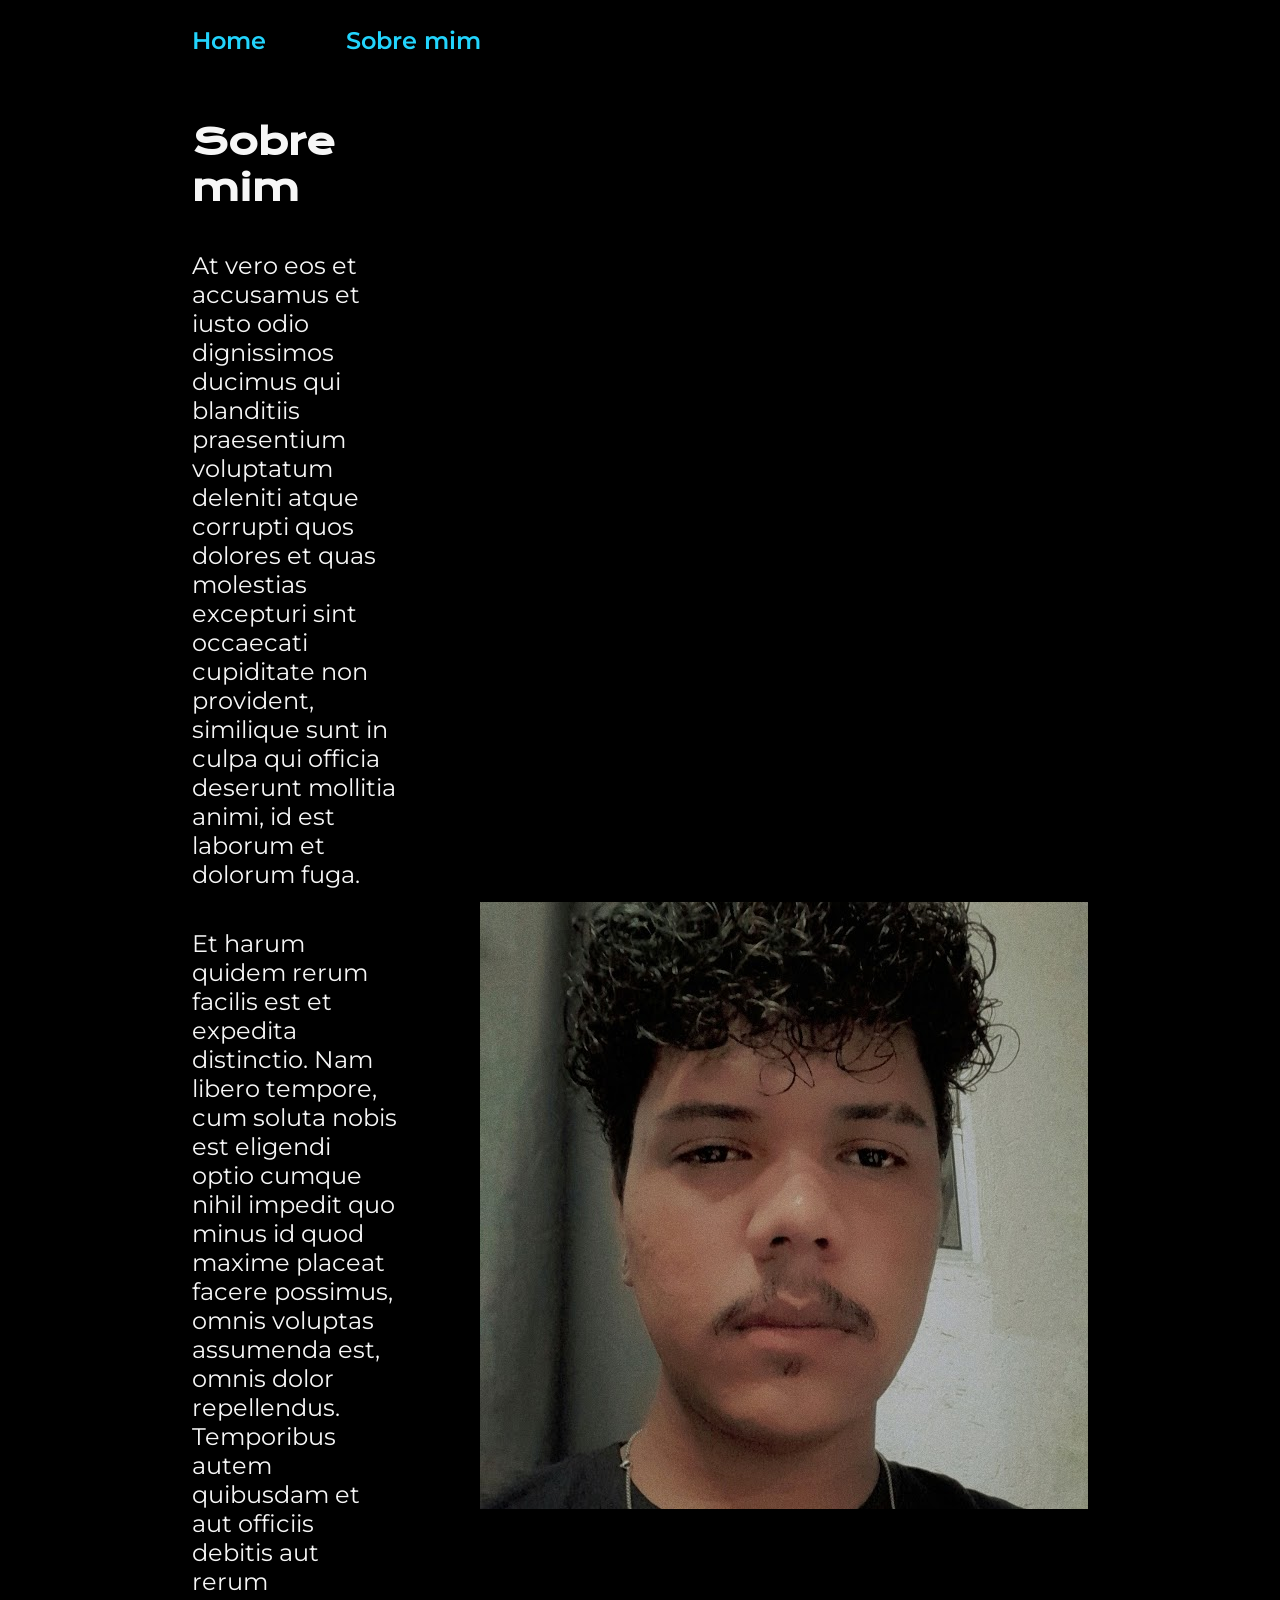
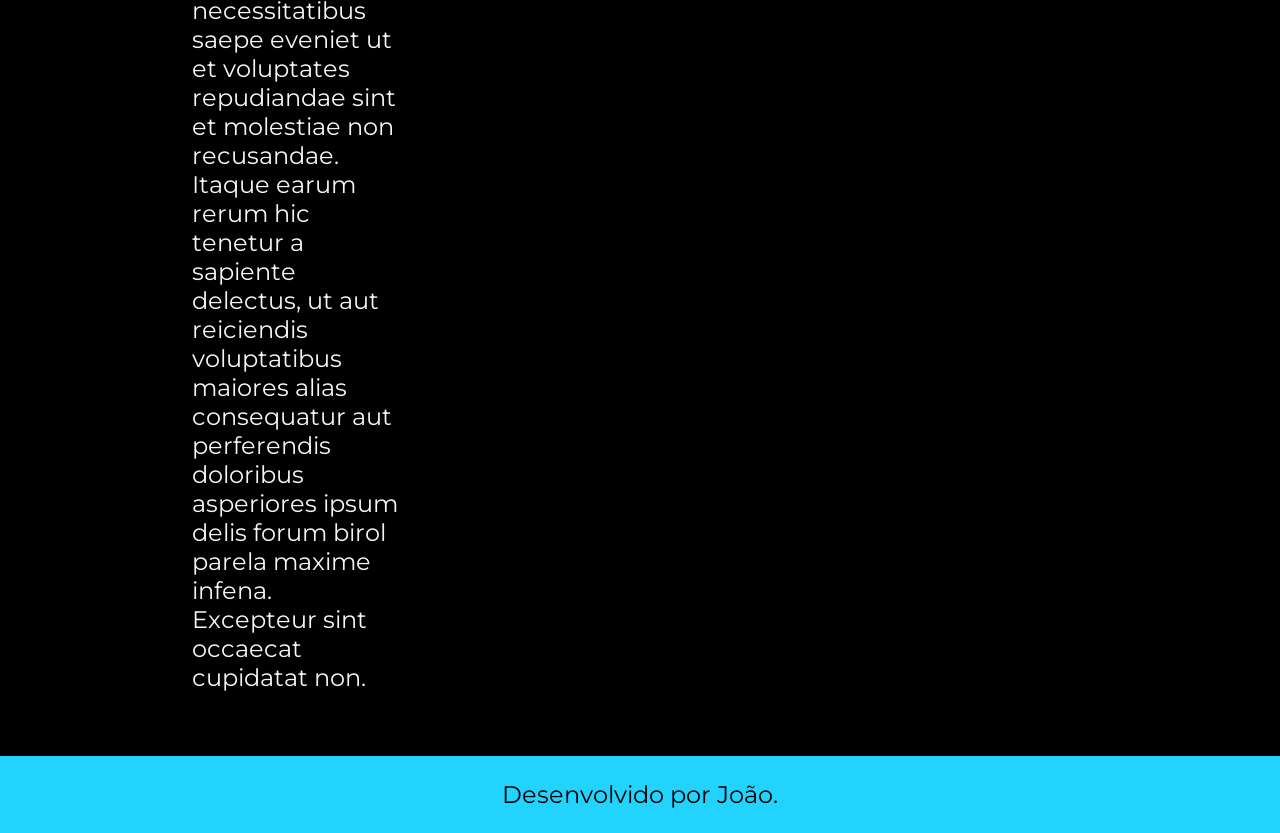
==== about.html @ b3d66b2e "Add files via upload" ====
<!DOCTYPE html>
<html lang="pt-br">
<head>
    <meta charset="UTF-8">
    <meta http-equiv="X-UA-Compatible" content="IE=edge">
    <meta name="viewport" content="width=device-width, initial-scale=1.0">
    <title>Sobre mim</title>
    <link rel="stylesheet" href="styles/style.css">
</head>
<body>
    <header class="cabecalho">
        <nav class="cabecalho__menu">
            <a class="cabecalho__menu__link" href="index.html">Home</a>
            <a class="cabecalho__menu__link" href="about.html">Sobre mim</a>
        </nav>
    </header>
    <main class="apresentacao">
        <section class="apresentacao__conteudo">
            <h1 class="apresentacao__conteudo__titulo">Sobre mim</h1>
            <p class="apresentacao__conteudo__texto">At vero eos et accusamus et iusto odio dignissimos ducimus qui blanditiis praesentium voluptatum deleniti atque corrupti quos dolores et quas molestias excepturi sint occaecati cupiditate non provident, similique sunt in culpa qui officia deserunt mollitia animi, id est laborum et dolorum fuga.</p>
            <p class="apresentacao__conteudo__texto">Et harum quidem rerum facilis est et expedita distinctio. Nam libero tempore, cum soluta nobis est eligendi optio cumque nihil impedit quo minus id quod maxime placeat facere possimus, omnis voluptas assumenda est, omnis dolor repellendus. Temporibus autem quibusdam et aut officiis debitis aut rerum necessitatibus saepe eveniet ut et voluptates repudiandae sint et molestiae non recusandae. Itaque earum rerum hic tenetur a sapiente delectus, ut aut reiciendis voluptatibus maiores alias consequatur aut perferendis doloribus asperiores ipsum delis forum birol parela maxime infena. Excepteur sint occaecat cupidatat non.</p>
        </section>
        <img src="./assets/Imagem.png" alt="Foto da João">
    </main>

    <footer class="rodape">
        <p>Desenvolvido por João.</p>
    </footer>
</body>
</html>
---- styles/style.css ----
@import url('https://fonts.googleapis.com/css2?family=Krona+One&family=Montserrat:wght@400;600&display=swap');

:root {
    --cor-primaria: #000000;
    --cor-secundaria: #F6F6F6;
    --cor-terciaria: #22D4FD;
    --cor-hover: #272727;

    --fonte-primaria: 'Krona One', sans-serif;
    --fonte-secundaria: 'Montserrat', sans-serif;
}
*{
    margin: 0;
    padding: 0;
}

body{
    box-sizing: border-box;
    background-color: var(--cor-primaria);
    color: var(--cor-secundaria);
}
.cabecalho {
    padding: 2% 0% 0% 15%;
}
.cabecalho__menu{
    display: flex;
    gap: 80px;
}
.cabecalho__menu__link{
    font-family: var(--fonte-secundaria);
    font-size: 24px;
    font-weight: 600;
    color: var(--cor-terciaria);
    text-decoration: none;
}
.apresentacao {
    padding: 5% 15%;
    display: flex;
    align-items: center;
    justify-content: space-between;
    gap: 82px;
}
.apresentacao__conteudo {
    width: 50%;
    display: flex;
    flex-direction: column;
    gap: 40px;
}

.apresentacao__conteudo__titulo {
    font-size: 2.25rem;
    font-family: var(--fonte-primaria);
}

.titulo-destaque{
    color: var(--cor-terciaria);
}
.apresentacao__conteudo__texto{
    font-size: 1.5rem;
    font-family: var(--fonte-secundaria);
}

.apresentacao__links{
    display: flex;
    flex-direction: column;
    justify-content: space-between;
    align-items: center;
    gap: 32px;
}
.apresentacao__links__subtitulo{
    font-family: var(--fonte-primaria);
    font-weight: 400;
    font-size: 1.5rem;
}
.apresentacao__links__navegacao{
    display: flex;
    justify-content: center;
    gap: 16px;
    border: 2px solid var(--cor-terciaria);
    width: 50%;
    text-align: center;
    border-radius: 8px;
    font-size: 1.5rem;
    font-weight: 600;
    padding: 21.5px 0;
    text-decoration: none;
    color: var(--cor-secundaria);
    font-family: var(--fonte-secundaria);
}
.apresentacao__links__link:hover{
    background-color: var(--cor-hover);
}

.apresentacao__imagem {
    width: 40%;
    max-width: 420px;
    border-radius: 16px;
    object-fit: cover;
    aspect-ratio: 3/4;
}
.rodape{
    color: var(--cor-primaria);
    background-color: var(--cor-terciaria);
    padding: 24px;
    text-align: center;
    font-family: var(--fonte-secundaria);
    font-size: 1.5rem;
    font-weight: 400;
}

@media (max-width: 1200px) {
    .cabecalho {
        padding: 10%;
    }

    .cabecalho__menu {
        justify-content: center;
    }

    .apresentacao {
        flex-direction: column-reverse;
        padding: 5%;
    }

    .apresentacao__conteudo {
        width: auto;
    }
}
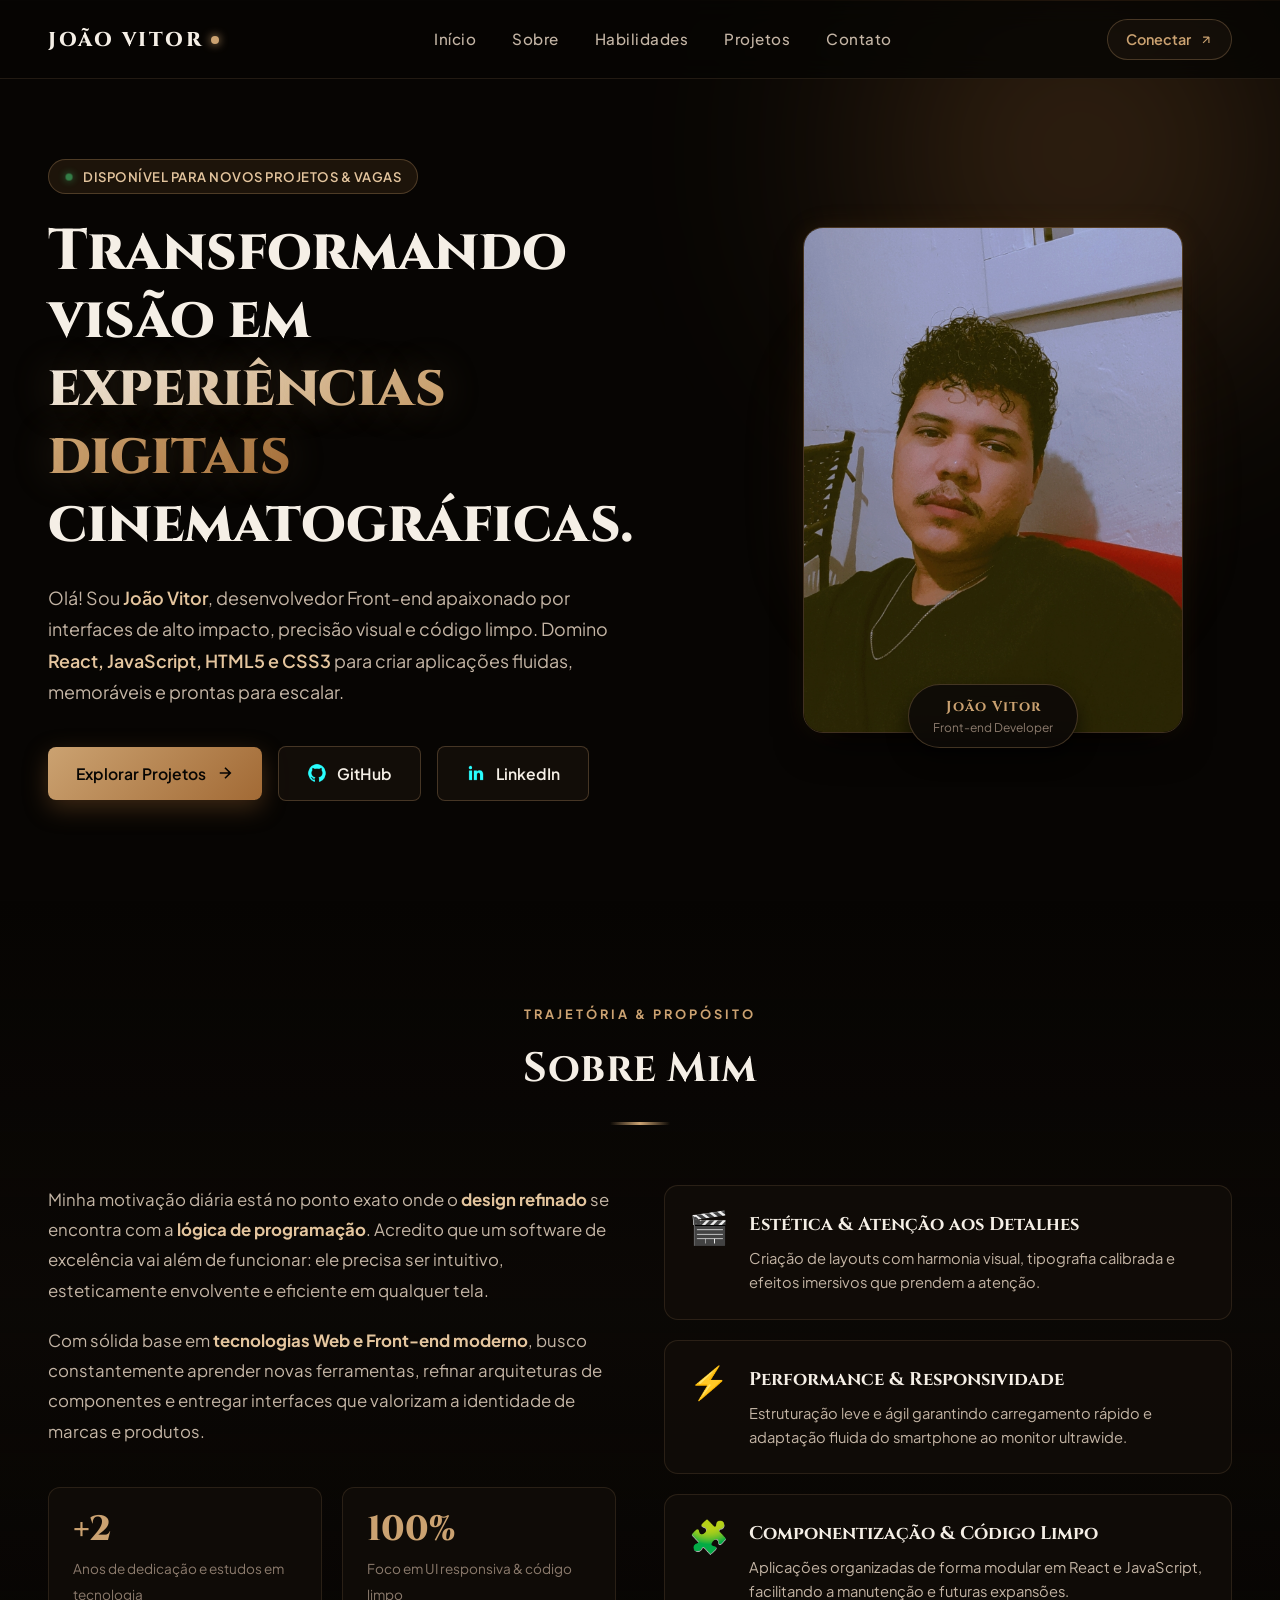
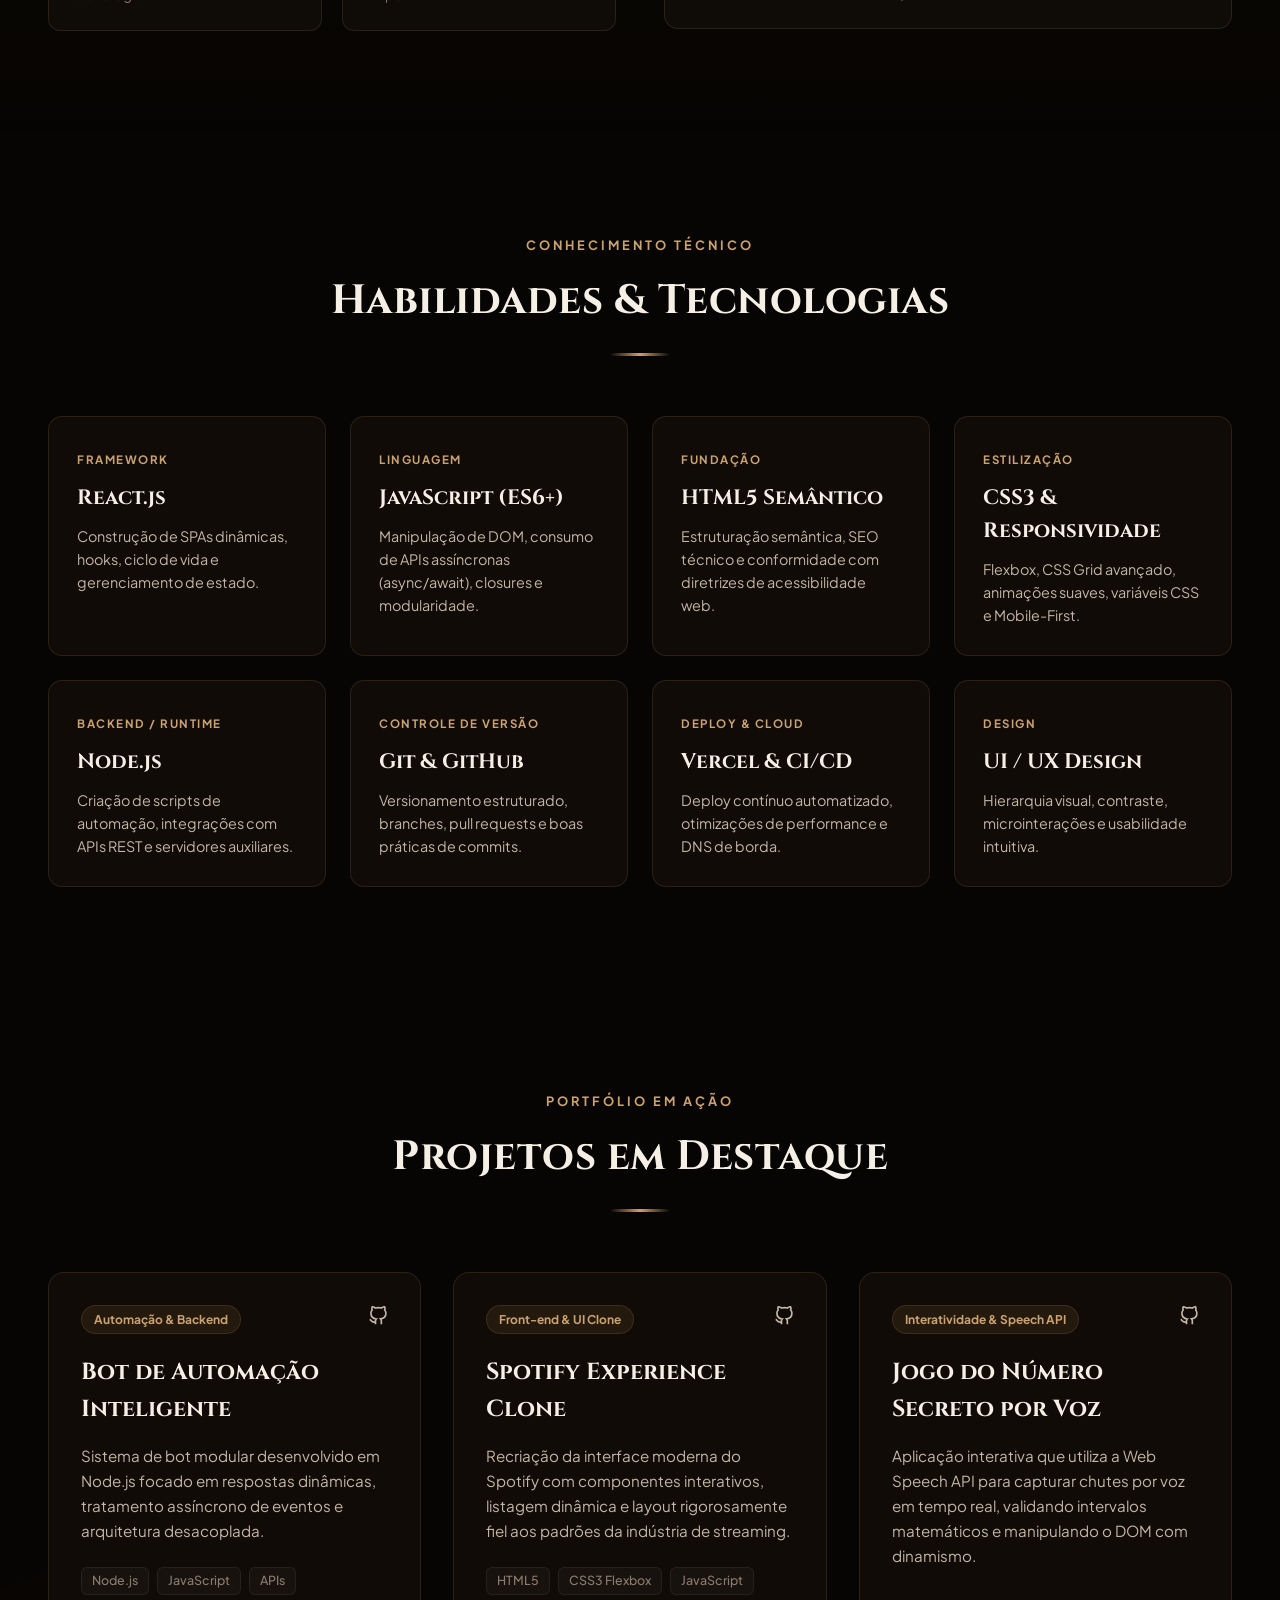
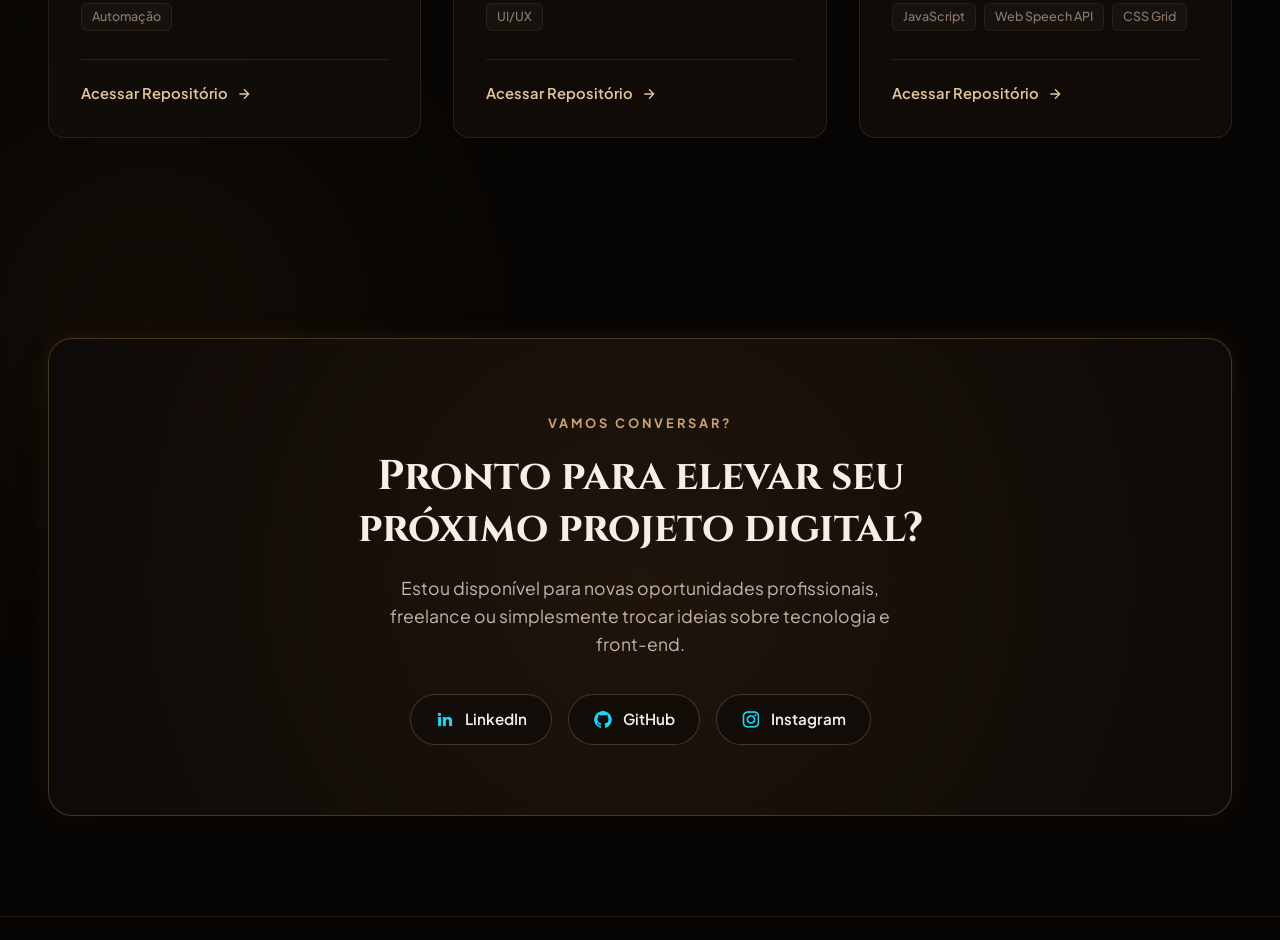
==== commit fc6e6f53: "feat: redesign cinematográfico baseado na paleta âmbar/noir com showcase de projetos" ====
--- a/about.html
+++ b/about.html
@@ -1,30 +1,16 @@
-<!DOCTYPE html>
-<html lang="pt-br">
-<head>
-    <meta charset="UTF-8">
-    <meta http-equiv="X-UA-Compatible" content="IE=edge">
-    <meta name="viewport" content="width=device-width, initial-scale=1.0">
-    <title>Sobre mim</title>
-    <link rel="stylesheet" href="styles/style.css">
-</head>
-<body>
-    <header class="cabecalho">
-        <nav class="cabecalho__menu">
-            <a class="cabecalho__menu__link" href="index.html">Home</a>
-            <a class="cabecalho__menu__link" href="about.html">Sobre mim</a>
-        </nav>
-    </header>
-    <main class="apresentacao">
-        <section class="apresentacao__conteudo">
-            <h1 class="apresentacao__conteudo__titulo">Sobre mim</h1>
-            <p class="apresentacao__conteudo__texto">At vero eos et accusamus et iusto odio dignissimos ducimus qui blanditiis praesentium voluptatum deleniti atque corrupti quos dolores et quas molestias excepturi sint occaecati cupiditate non provident, similique sunt in culpa qui officia deserunt mollitia animi, id est laborum et dolorum fuga.</p>
-            <p class="apresentacao__conteudo__texto">Et harum quidem rerum facilis est et expedita distinctio. Nam libero tempore, cum soluta nobis est eligendi optio cumque nihil impedit quo minus id quod maxime placeat facere possimus, omnis voluptas assumenda est, omnis dolor repellendus. Temporibus autem quibusdam et aut officiis debitis aut rerum necessitatibus saepe eveniet ut et voluptates repudiandae sint et molestiae non recusandae. Itaque earum rerum hic tenetur a sapiente delectus, ut aut reiciendis voluptatibus maiores alias consequatur aut perferendis doloribus asperiores ipsum delis forum birol parela maxime infena. Excepteur sint occaecat cupidatat non.</p>
-        </section>
-        <img src="./assets/Imagem.png" alt="Foto da João">
-    </main>
-
-    <footer class="rodape">
-        <p>Desenvolvido por João.</p>
-    </footer>
-</body>
-</html>+<!DOCTYPE html>
+<html lang="pt-br">
+<head>
+    <meta charset="UTF-8">
+    <meta http-equiv="refresh" content="0; url=index.html#sobre">
+    <meta name="viewport" content="width=device-width, initial-scale=1.0">
+    <title>Sobre Mim | João Vitor</title>
+    <link rel="stylesheet" href="./styles/style.css">
+</head>
+<body style="display: flex; justify-content: center; align-items: center; min-height: 100vh; text-align: center;">
+    <div>
+        <h1 style="font-family: var(--font-heading); color: var(--accent-gold); margin-bottom: 16px;">Redirecionando...</h1>
+        <p style="color: var(--text-secondary);"><a href="index.html#sobre" style="color: var(--accent-gold-light);">Clique aqui</a> caso não seja redirecionado automaticamente.</p>
+    </div>
+</body>
+</html>
--- a/styles/style.css
+++ b/styles/style.css
@@ -1,128 +1,938 @@
-@import url('https://fonts.googleapis.com/css2?family=Krona+One&family=Montserrat:wght@400;600&display=swap');
+/* ==========================================================================
+   PALETA CINEMATOGRÁFICA BASEADA NAS REFERÊNCIAS
+   Tons: Obsidian Noir (#070503), Espresso Deep (#0e0906), 
+         Warm Amber (#a26a35), Champagne Bronze (#cba271), Warm Ivory (#f5efe6)
+   ========================================================================== */
 
 :root {
-    --cor-primaria: #000000;
-    --cor-secundaria: #F6F6F6;
-    --cor-terciaria: #22D4FD;
-    --cor-hover: #272727;
-
-    --fonte-primaria: 'Krona One', sans-serif;
-    --fonte-secundaria: 'Montserrat', sans-serif;
-}
-*{
+    --bg-base: #070503;
+    --bg-surface: #0e0a07;
+    --bg-surface-elevated: #16100b;
+    --bg-card: rgba(18, 13, 9, 0.85);
+
+    --border-subtle: rgba(203, 162, 113, 0.14);
+    --border-medium: rgba(203, 162, 113, 0.28);
+    --border-glow: rgba(203, 162, 113, 0.55);
+
+    --accent-gold: #cba271;
+    --accent-gold-light: #e4c59e;
+    --accent-amber: #a26a35;
+    --accent-amber-glow: rgba(162, 106, 53, 0.35);
+
+    --text-primary: #f5efe6;
+    --text-secondary: #c4b5a5;
+    --text-muted: #8c7b6d;
+
+    --font-heading: 'Cinzel', serif;
+    --font-body: 'Plus Jakarta Sans', sans-serif;
+
+    --transition-smooth: all 0.35s cubic-bezier(0.16, 1, 0.3, 1);
+    --shadow-cinematic: 0 20px 40px -15px rgba(0, 0, 0, 0.8), 0 0 25px rgba(162, 106, 53, 0.15);
+}
+
+/* Reset Global */
+*, *::before, *::after {
     margin: 0;
     padding: 0;
-}
-
-body{
     box-sizing: border-box;
-    background-color: var(--cor-primaria);
-    color: var(--cor-secundaria);
-}
-.cabecalho {
-    padding: 2% 0% 0% 15%;
-}
-.cabecalho__menu{
-    display: flex;
-    gap: 80px;
-}
-.cabecalho__menu__link{
-    font-family: var(--fonte-secundaria);
-    font-size: 24px;
+}
+
+html {
+    scroll-behavior: smooth;
+    font-size: 16px;
+}
+
+body {
+    background-color: var(--bg-base);
+    color: var(--text-primary);
+    font-family: var(--font-body);
+    line-height: 1.6;
+    overflow-x: hidden;
+    position: relative;
+    -webkit-font-smoothing: antialiased;
+}
+
+/* ==========================================================================
+   EFEITOS DE ILUMINAÇÃO CINEMATOGRÁFICA
+   ========================================================================== */
+
+.ambient-glow {
+    position: absolute;
+    width: 600px;
+    height: 600px;
+    border-radius: 50%;
+    pointer-events: none;
+    z-index: 0;
+    filter: blur(120px);
+    opacity: 0.45;
+}
+
+.ambient-glow--top {
+    top: -150px;
+    right: -100px;
+    background: radial-gradient(circle, var(--accent-amber) 0%, transparent 70%);
+}
+
+.ambient-glow--bottom {
+    bottom: 400px;
+    left: -150px;
+    background: radial-gradient(circle, rgba(162, 106, 53, 0.3) 0%, transparent 70%);
+}
+
+/* ==========================================================================
+   CABEÇALHO & NAVBAR
+   ========================================================================== */
+
+.header {
+    position: fixed;
+    top: 0;
+    left: 0;
+    width: 100%;
+    z-index: 1000;
+    background: rgba(7, 5, 3, 0.82);
+    backdrop-filter: blur(14px);
+    -webkit-backdrop-filter: blur(14px);
+    border-bottom: 1px solid var(--border-subtle);
+    padding: 18px 0;
+}
+
+.header__container {
+    max-width: 1240px;
+    margin: 0 auto;
+    padding: 0 28px;
+    display: flex;
+    align-items: center;
+    justify-content: space-between;
+}
+
+.header__logo {
+    display: flex;
+    align-items: center;
+    gap: 8px;
+    text-decoration: none;
+    font-family: var(--font-heading);
+    font-size: 1.25rem;
+    font-weight: 800;
+    letter-spacing: 2.5px;
+    color: var(--text-primary);
+    transition: var(--transition-smooth);
+}
+
+.header__logo:hover {
+    color: var(--accent-gold);
+}
+
+.logo__dot {
+    width: 8px;
+    height: 8px;
+    background: var(--accent-gold);
+    border-radius: 50%;
+    box-shadow: 0 0 10px var(--accent-gold);
+}
+
+.header__nav {
+    display: flex;
+    align-items: center;
+    gap: 36px;
+}
+
+.nav__link {
+    color: var(--text-secondary);
+    text-decoration: none;
+    font-size: 0.95rem;
+    font-weight: 500;
+    letter-spacing: 0.5px;
+    transition: var(--transition-smooth);
+    position: relative;
+    padding: 6px 0;
+}
+
+.nav__link::after {
+    content: '';
+    position: absolute;
+    bottom: 0;
+    left: 0;
+    width: 0;
+    height: 2px;
+    background: var(--accent-gold);
+    transition: var(--transition-smooth);
+}
+
+.nav__link:hover {
+    color: var(--accent-gold);
+}
+
+.nav__link:hover::after {
+    width: 100%;
+}
+
+.header__cta {
+    display: inline-flex;
+    align-items: center;
+    gap: 8px;
+    padding: 8px 18px;
+    border: 1px solid var(--border-medium);
+    border-radius: 50px;
+    color: var(--accent-gold);
+    text-decoration: none;
+    font-size: 0.9rem;
     font-weight: 600;
-    color: var(--cor-terciaria);
+    background: rgba(203, 162, 113, 0.05);
+    transition: var(--transition-smooth);
+}
+
+.header__cta:hover {
+    background: var(--accent-gold);
+    color: var(--bg-base);
+    border-color: var(--accent-gold);
+    box-shadow: 0 0 20px rgba(203, 162, 113, 0.4);
+}
+
+/* ==========================================================================
+   HERO SECTION
+   ========================================================================== */
+
+.hero {
+    min-height: 100vh;
+    padding: 150px 0 90px;
+    display: flex;
+    align-items: center;
+    position: relative;
+    z-index: 1;
+}
+
+.hero__container {
+    max-width: 1240px;
+    margin: 0 auto;
+    padding: 0 28px;
+    display: grid;
+    grid-template-columns: 1.15fr 0.85fr;
+    gap: 60px;
+    align-items: center;
+}
+
+.status-badge {
+    display: inline-flex;
+    align-items: center;
+    gap: 10px;
+    padding: 6px 16px;
+    background: rgba(162, 106, 53, 0.15);
+    border: 1px solid var(--border-medium);
+    border-radius: 50px;
+    margin-bottom: 24px;
+}
+
+.status-badge__dot {
+    width: 8px;
+    height: 8px;
+    background: #4ade80;
+    border-radius: 50%;
+    box-shadow: 0 0 10px #4ade80;
+    animation: pulse 2s infinite ease-in-out;
+}
+
+@keyframes pulse {
+    0%, 100% { opacity: 1; transform: scale(1); }
+    50% { opacity: 0.4; transform: scale(0.85); }
+}
+
+.status-badge__text {
+    font-size: 0.82rem;
+    font-weight: 600;
+    letter-spacing: 0.5px;
+    color: var(--accent-gold-light);
+    text-transform: uppercase;
+}
+
+.hero__title {
+    font-family: var(--font-heading);
+    font-size: clamp(2.3rem, 4.5vw, 3.6rem);
+    font-weight: 800;
+    line-height: 1.18;
+    letter-spacing: -0.5px;
+    color: var(--text-primary);
+    margin-bottom: 24px;
+}
+
+.highlight-gold {
+    background: linear-gradient(135deg, #f5efe6 0%, var(--accent-gold) 60%, var(--accent-amber) 100%);
+    -webkit-background-clip: text;
+    -webkit-text-fill-color: transparent;
+    text-shadow: 0 0 40px rgba(203, 162, 113, 0.25);
+}
+
+.hero__description {
+    font-size: 1.12rem;
+    color: var(--text-secondary);
+    line-height: 1.75;
+    margin-bottom: 38px;
+    max-width: 580px;
+}
+
+.hero__description strong {
+    color: var(--accent-gold-light);
+    font-weight: 600;
+}
+
+.hero__actions {
+    display: flex;
+    flex-wrap: wrap;
+    align-items: center;
+    gap: 16px;
+}
+
+/* Botões */
+.btn {
+    display: inline-flex;
+    align-items: center;
+    justify-content: center;
+    gap: 10px;
+    padding: 14px 28px;
+    border-radius: 8px;
+    font-size: 0.98rem;
+    font-weight: 600;
     text-decoration: none;
-}
-.apresentacao {
-    padding: 5% 15%;
-    display: flex;
-    align-items: center;
-    justify-content: space-between;
-    gap: 82px;
-}
-.apresentacao__conteudo {
-    width: 50%;
+    transition: var(--transition-smooth);
+    cursor: pointer;
+}
+
+.btn--primary {
+    background: linear-gradient(135deg, var(--accent-gold) 0%, var(--accent-amber) 100%);
+    color: #070503;
+    border: none;
+    box-shadow: 0 8px 25px rgba(162, 106, 53, 0.35);
+}
+
+.btn--primary:hover {
+    transform: translateY(-2px);
+    box-shadow: 0 12px 30px rgba(203, 162, 113, 0.45);
+    filter: brightness(1.1);
+}
+
+.btn--secondary {
+    background: rgba(22, 16, 11, 0.8);
+    color: var(--text-primary);
+    border: 1px solid var(--border-medium);
+}
+
+.btn--secondary:hover {
+    background: var(--bg-surface-elevated);
+    border-color: var(--accent-gold);
+    color: var(--accent-gold-light);
+    transform: translateY(-2px);
+}
+
+.btn__icon {
+    width: 20px;
+    height: 20px;
+    object-fit: contain;
+    filter: brightness(1.2);
+}
+
+/* Foto com Moldura Cinematográfica */
+.hero__visual {
+    display: flex;
+    justify-content: center;
+    align-items: center;
+}
+
+.photo-frame {
+    position: relative;
+    max-width: 380px;
+    width: 100%;
+}
+
+.photo-frame__glow {
+    position: absolute;
+    inset: -15px;
+    background: radial-gradient(circle, rgba(162, 106, 53, 0.4) 0%, transparent 70%);
+    filter: blur(25px);
+    z-index: -1;
+}
+
+.photo-frame__img {
+    width: 100%;
+    aspect-ratio: 3/4;
+    object-fit: cover;
+    border-radius: 20px;
+    border: 1px solid var(--border-medium);
+    box-shadow: var(--shadow-cinematic);
+    filter: contrast(1.05) saturate(1.05);
+    display: block;
+    transition: var(--transition-smooth);
+}
+
+.photo-frame:hover .photo-frame__img {
+    border-color: var(--border-glow);
+    transform: scale(1.015);
+}
+
+.photo-frame__badge {
+    position: absolute;
+    bottom: -15px;
+    left: 50%;
+    transform: translateX(-50%);
+    background: rgba(14, 10, 7, 0.92);
+    border: 1px solid var(--border-medium);
+    backdrop-filter: blur(10px);
+    padding: 10px 24px;
+    border-radius: 50px;
+    text-align: center;
+    white-space: nowrap;
+    box-shadow: 0 10px 20px rgba(0, 0, 0, 0.6);
+}
+
+.badge__title {
+    display: block;
+    font-family: var(--font-heading);
+    font-size: 0.9rem;
+    font-weight: 700;
+    color: var(--accent-gold);
+    letter-spacing: 1px;
+}
+
+.badge__subtitle {
+    display: block;
+    font-size: 0.75rem;
+    color: var(--text-muted);
+}
+
+/* ==========================================================================
+   ESTRUTURA DE SEÇÕES
+   ========================================================================== */
+
+section {
+    padding: 100px 0;
+    position: relative;
+    z-index: 1;
+}
+
+.section__container {
+    max-width: 1240px;
+    margin: 0 auto;
+    padding: 0 28px;
+}
+
+.section__header {
+    text-align: center;
+    margin-bottom: 60px;
+}
+
+.section__kicker {
+    display: inline-block;
+    font-family: var(--font-body);
+    font-size: 0.8rem;
+    font-weight: 700;
+    letter-spacing: 3px;
+    color: var(--accent-gold);
+    text-transform: uppercase;
+    margin-bottom: 12px;
+}
+
+.section__title {
+    font-family: var(--font-heading);
+    font-size: clamp(2rem, 3.2vw, 2.75rem);
+    font-weight: 700;
+    letter-spacing: 0.5px;
+    color: var(--text-primary);
+    margin-bottom: 20px;
+}
+
+.section__line {
+    width: 60px;
+    height: 3px;
+    background: linear-gradient(90deg, transparent, var(--accent-gold), transparent);
+    margin: 0 auto;
+}
+
+/* ==========================================================================
+   SOBRE MIM
+   ========================================================================== */
+
+.about {
+    background: linear-gradient(180deg, transparent, rgba(14, 10, 7, 0.6), transparent);
+}
+
+.about__grid {
+    display: grid;
+    grid-template-columns: 1fr 1fr;
+    gap: 48px;
+    align-items: start;
+}
+
+.about__text-block {
     display: flex;
     flex-direction: column;
-    gap: 40px;
-}
-
-.apresentacao__conteudo__titulo {
-    font-size: 2.25rem;
-    font-family: var(--fonte-primaria);
-}
-
-.titulo-destaque{
-    color: var(--cor-terciaria);
-}
-.apresentacao__conteudo__texto{
-    font-size: 1.5rem;
-    font-family: var(--fonte-secundaria);
-}
-
-.apresentacao__links{
+    gap: 20px;
+}
+
+.about__paragraph {
+    font-size: 1.05rem;
+    color: var(--text-secondary);
+    line-height: 1.8;
+}
+
+.about__paragraph strong {
+    color: var(--accent-gold-light);
+}
+
+.stats-grid {
+    display: grid;
+    grid-template-columns: 1fr 1fr;
+    gap: 20px;
+    margin-top: 20px;
+}
+
+.stat-card {
+    background: var(--bg-card);
+    border: 1px solid var(--border-subtle);
+    padding: 24px;
+    border-radius: 12px;
+    transition: var(--transition-smooth);
+}
+
+.stat-card:hover {
+    border-color: var(--border-medium);
+    transform: translateY(-3px);
+}
+
+.stat-card__number {
+    display: block;
+    font-family: var(--font-heading);
+    font-size: 2.2rem;
+    font-weight: 800;
+    color: var(--accent-gold);
+    line-height: 1;
+    margin-bottom: 8px;
+}
+
+.stat-card__label {
+    font-size: 0.85rem;
+    color: var(--text-muted);
+    line-height: 1.4;
+}
+
+.about__pillars {
+    display: flex;
+    flex-direction: column;
+    gap: 20px;
+}
+
+.pillar-card {
+    display: flex;
+    gap: 20px;
+    background: var(--bg-card);
+    border: 1px solid var(--border-subtle);
+    padding: 24px;
+    border-radius: 14px;
+    transition: var(--transition-smooth);
+}
+
+.pillar-card:hover {
+    border-color: var(--border-medium);
+    background: var(--bg-surface-elevated);
+    transform: translateX(6px);
+}
+
+.pillar-card__icon {
+    font-size: 2rem;
+    line-height: 1;
+}
+
+.pillar-card__info h3 {
+    font-family: var(--font-heading);
+    font-size: 1.15rem;
+    font-weight: 700;
+    color: var(--text-primary);
+    margin-bottom: 8px;
+}
+
+.pillar-card__info p {
+    font-size: 0.92rem;
+    color: var(--text-secondary);
+    line-height: 1.6;
+}
+
+/* ==========================================================================
+   HABILIDADES / SKILLS
+   ========================================================================== */
+
+.skills__grid {
+    display: grid;
+    grid-template-columns: repeat(auto-fit, minmax(260px, 1fr));
+    gap: 24px;
+}
+
+.skill-card {
+    background: var(--bg-card);
+    border: 1px solid var(--border-subtle);
+    border-radius: 14px;
+    padding: 28px;
+    transition: var(--transition-smooth);
+    position: relative;
+    overflow: hidden;
+}
+
+.skill-card::before {
+    content: '';
+    position: absolute;
+    top: 0;
+    left: 0;
+    width: 100%;
+    height: 3px;
+    background: linear-gradient(90deg, transparent, var(--accent-gold), transparent);
+    opacity: 0;
+    transition: var(--transition-smooth);
+}
+
+.skill-card:hover {
+    border-color: var(--border-glow);
+    background: var(--bg-surface-elevated);
+    transform: translateY(-5px);
+    box-shadow: var(--shadow-cinematic);
+}
+
+.skill-card:hover::before {
+    opacity: 1;
+}
+
+.skill-card__tag {
+    display: inline-block;
+    font-size: 0.72rem;
+    font-weight: 700;
+    letter-spacing: 1.5px;
+    text-transform: uppercase;
+    color: var(--accent-gold);
+    margin-bottom: 12px;
+}
+
+.skill-card__name {
+    font-family: var(--font-heading);
+    font-size: 1.3rem;
+    font-weight: 700;
+    color: var(--text-primary);
+    margin-bottom: 10px;
+}
+
+.skill-card__desc {
+    font-size: 0.9rem;
+    color: var(--text-secondary);
+    line-height: 1.6;
+}
+
+/* ==========================================================================
+   PROJETOS EM DESTAQUE
+   ========================================================================== */
+
+.projects__grid {
+    display: grid;
+    grid-template-columns: repeat(auto-fit, minmax(340px, 1fr));
+    gap: 32px;
+}
+
+.project-card {
+    background: var(--bg-card);
+    border: 1px solid var(--border-subtle);
+    border-radius: 16px;
+    padding: 32px;
     display: flex;
     flex-direction: column;
     justify-content: space-between;
-    align-items: center;
-    gap: 32px;
-}
-.apresentacao__links__subtitulo{
-    font-family: var(--fonte-primaria);
-    font-weight: 400;
-    font-size: 1.5rem;
-}
-.apresentacao__links__navegacao{
+    transition: var(--transition-smooth);
+    position: relative;
+}
+
+.project-card:hover {
+    border-color: var(--border-glow);
+    background: var(--bg-surface-elevated);
+    transform: translateY(-6px);
+    box-shadow: 0 25px 50px -12px rgba(0, 0, 0, 0.9), 0 0 30px rgba(162, 106, 53, 0.2);
+}
+
+.project-card__header {
+    display: flex;
+    justify-content: space-between;
+    align-items: center;
+    margin-bottom: 20px;
+}
+
+.project-card__badge {
+    font-size: 0.75rem;
+    font-weight: 700;
+    color: var(--accent-gold);
+    background: rgba(162, 106, 53, 0.15);
+    border: 1px solid var(--border-subtle);
+    padding: 4px 12px;
+    border-radius: 50px;
+}
+
+.icon-link {
+    color: var(--text-secondary);
+    transition: var(--transition-smooth);
+    display: inline-flex;
+    align-items: center;
+}
+
+.icon-link:hover {
+    color: var(--accent-gold);
+    transform: scale(1.15);
+}
+
+.project-card__title {
+    font-family: var(--font-heading);
+    font-size: 1.45rem;
+    font-weight: 700;
+    color: var(--text-primary);
+    margin-bottom: 14px;
+}
+
+.project-card__desc {
+    font-size: 0.95rem;
+    color: var(--text-secondary);
+    line-height: 1.65;
+    margin-bottom: 24px;
+    flex-grow: 1;
+}
+
+.project-card__techs {
+    display: flex;
+    flex-wrap: wrap;
+    gap: 8px;
+    margin-bottom: 28px;
+}
+
+.project-card__techs span {
+    font-size: 0.78rem;
+    font-weight: 500;
+    color: var(--text-muted);
+    background: rgba(255, 255, 255, 0.03);
+    border: 1px solid rgba(255, 255, 255, 0.06);
+    padding: 3px 10px;
+    border-radius: 6px;
+}
+
+.project-card__footer {
+    border-top: 1px solid var(--border-subtle);
+    padding-top: 20px;
+}
+
+.project-link {
+    display: inline-flex;
+    align-items: center;
+    gap: 8px;
+    color: var(--accent-gold-light);
+    text-decoration: none;
+    font-size: 0.92rem;
+    font-weight: 600;
+    transition: var(--transition-smooth);
+}
+
+.project-link:hover {
+    color: var(--accent-gold);
+    gap: 12px;
+}
+
+/* ==========================================================================
+   SEÇÃO CONTATO
+   ========================================================================== */
+
+.contact__box {
+    background: radial-gradient(circle at center, rgba(34, 23, 14, 0.9) 0%, rgba(14, 10, 7, 0.95) 100%);
+    border: 1px solid var(--border-medium);
+    border-radius: 24px;
+    padding: 70px 40px;
+    text-align: center;
+    box-shadow: var(--shadow-cinematic);
+    position: relative;
+    overflow: hidden;
+}
+
+.contact__kicker {
+    display: inline-block;
+    font-size: 0.8rem;
+    font-weight: 700;
+    letter-spacing: 3px;
+    color: var(--accent-gold);
+    text-transform: uppercase;
+    margin-bottom: 16px;
+}
+
+.contact__title {
+    font-family: var(--font-heading);
+    font-size: clamp(1.8rem, 3.5vw, 2.6rem);
+    font-weight: 700;
+    color: var(--text-primary);
+    max-width: 680px;
+    margin: 0 auto 20px;
+    line-height: 1.25;
+}
+
+.contact__desc {
+    font-size: 1.1rem;
+    color: var(--text-secondary);
+    max-width: 540px;
+    margin: 0 auto 36px;
+}
+
+.contact__links {
     display: flex;
     justify-content: center;
+    flex-wrap: wrap;
     gap: 16px;
-    border: 2px solid var(--cor-terciaria);
-    width: 50%;
-    text-align: center;
-    border-radius: 8px;
-    font-size: 1.5rem;
+}
+
+.contact-pill {
+    display: inline-flex;
+    align-items: center;
+    gap: 10px;
+    padding: 12px 24px;
+    background: var(--bg-card);
+    border: 1px solid var(--border-medium);
+    border-radius: 50px;
+    color: var(--text-primary);
+    text-decoration: none;
+    font-size: 0.95rem;
     font-weight: 600;
-    padding: 21.5px 0;
+    transition: var(--transition-smooth);
+}
+
+.contact-pill img {
+    width: 20px;
+    height: 20px;
+    object-fit: contain;
+}
+
+.contact-pill:hover {
+    border-color: var(--accent-gold);
+    background: var(--accent-gold);
+    color: #070503;
+    transform: translateY(-3px);
+    box-shadow: 0 10px 25px rgba(203, 162, 113, 0.35);
+}
+
+.contact-pill:hover img {
+    filter: brightness(0);
+}
+
+/* ==========================================================================
+   RODAPÉ
+   ========================================================================== */
+
+.footer {
+    border-top: 1px solid var(--border-subtle);
+    padding: 30px 0;
+    background: var(--bg-base);
+}
+
+.footer__container {
+    max-width: 1240px;
+    margin: 0 auto;
+    padding: 0 28px;
+    display: flex;
+    justify-content: space-between;
+    align-items: center;
+    flex-wrap: wrap;
+    gap: 16px;
+}
+
+.footer__copy {
+    font-size: 0.88rem;
+    color: var(--text-muted);
+}
+
+.footer__back-top {
+    width: 40px;
+    height: 40px;
+    display: flex;
+    align-items: center;
+    justify-content: center;
+    border: 1px solid var(--border-medium);
+    border-radius: 50%;
+    color: var(--accent-gold);
     text-decoration: none;
-    color: var(--cor-secundaria);
-    font-family: var(--fonte-secundaria);
-}
-.apresentacao__links__link:hover{
-    background-color: var(--cor-hover);
-}
-
-.apresentacao__imagem {
-    width: 40%;
-    max-width: 420px;
-    border-radius: 16px;
-    object-fit: cover;
-    aspect-ratio: 3/4;
-}
-.rodape{
-    color: var(--cor-primaria);
-    background-color: var(--cor-terciaria);
-    padding: 24px;
-    text-align: center;
-    font-family: var(--fonte-secundaria);
-    font-size: 1.5rem;
-    font-weight: 400;
-}
-
-@media (max-width: 1200px) {
-    .cabecalho {
-        padding: 10%;
-    }
-
-    .cabecalho__menu {
+    transition: var(--transition-smooth);
+}
+
+.footer__back-top:hover {
+    background: var(--accent-gold);
+    color: #070503;
+    transform: translateY(-3px);
+}
+
+/* ==========================================================================
+   RESPONSIVIDADE (MOBILE & TABLET)
+   ========================================================================== */
+
+@media (max-width: 968px) {
+    .header__nav {
+        display: none; /* Simplificado para focar nos botões em telas menores */
+    }
+
+    .hero__container {
+        grid-template-columns: 1fr;
+        text-align: center;
+        gap: 50px;
+    }
+
+    .hero__description {
+        margin-left: auto;
+        margin-right: auto;
+    }
+
+    .hero__actions {
         justify-content: center;
     }
 
-    .apresentacao {
-        flex-direction: column-reverse;
-        padding: 5%;
-    }
-
-    .apresentacao__conteudo {
-        width: auto;
-    }
-}+    .hero__visual {
+        order: -1;
+    }
+
+    .photo-frame {
+        max-width: 280px;
+    }
+
+    .about__grid {
+        grid-template-columns: 1fr;
+    }
+
+    .stats-grid {
+        grid-template-columns: 1fr 1fr;
+    }
+}
+
+@media (max-width: 600px) {
+    .hero {
+        padding-top: 110px;
+    }
+
+    .hero__actions {
+        flex-direction: column;
+        width: 100%;
+    }
+
+    .btn {
+        width: 100%;
+    }
+
+    .stats-grid {
+        grid-template-columns: 1fr;
+    }
+
+    .contact__box {
+        padding: 40px 20px;
+    }
+
+    .contact__links {
+        flex-direction: column;
+    }
+
+    .contact-pill {
+        width: 100%;
+        justify-content: center;
+    }
+
+    .footer__container {
+        flex-direction: column;
+        text-align: center;
+    }
+}
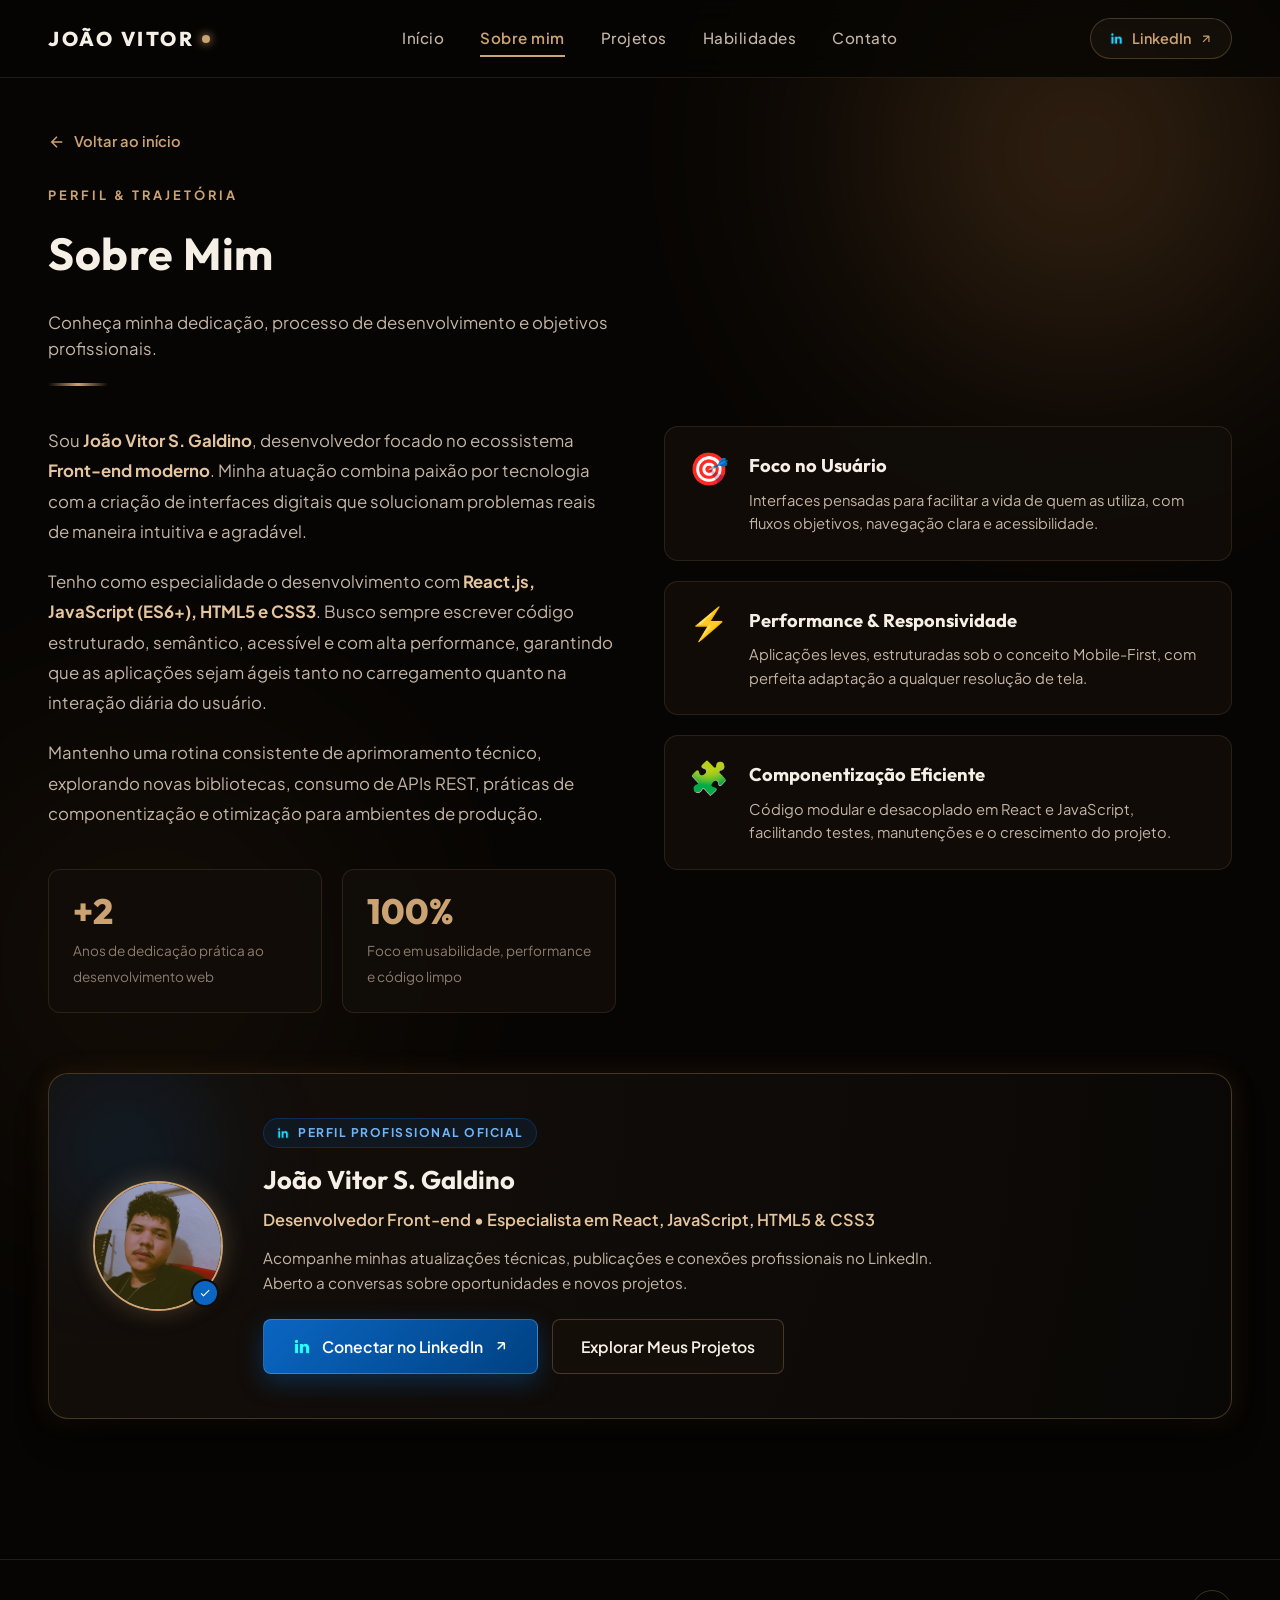
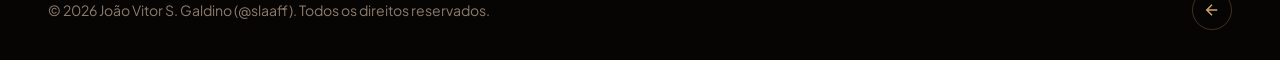
==== commit 27d907df: "refactor: simplificação profissional do portfólio com página sobre dedicada e foco estritamente técn" ====
--- a/about.html
+++ b/about.html
@@ -1,16 +1,183 @@
 <!DOCTYPE html>
 <html lang="pt-br">
+
 <head>
     <meta charset="UTF-8">
-    <meta http-equiv="refresh" content="0; url=index.html#sobre">
+    <meta http-equiv="X-UA-Compatible" content="IE=edge">
     <meta name="viewport" content="width=device-width, initial-scale=1.0">
-    <title>Sobre Mim | João Vitor</title>
+    <title>Sobre Mim | João Vitor S. Galdino</title>
+    <meta name="description" content="Conheça a trajetória e habilidades de João Vitor S. Galdino - Desenvolvedor Front-end especializado em React e JavaScript.">
+    
+    <!-- OpenGraph -->
+    <meta property="og:type" content="profile">
+    <meta property="og:title" content="Sobre Mim | João Vitor S. Galdino">
+    <meta property="og:description" content="Conheça mais sobre a experiência, objetivos e habilidades técnicas de João Vitor.">
+    <meta property="og:image" content="https://portifolio-rho-tan-10.vercel.app/assets/foto.jpg">
+    <meta property="og:url" content="https://portifolio-rho-tan-10.vercel.app/about.html">
+
+    <!-- Google Fonts -->
+    <link rel="preconnect" href="https://fonts.googleapis.com">
+    <link rel="preconnect" href="https://fonts.gstatic.com" crossorigin>
+    <link href="https://fonts.googleapis.com/css2?family=Plus+Jakarta+Sans:wght@300;400;500;600;700;800&family=Outfit:wght@500;600;700;800&display=swap" rel="stylesheet">
+    
     <link rel="stylesheet" href="./styles/style.css">
 </head>
-<body style="display: flex; justify-content: center; align-items: center; min-height: 100vh; text-align: center;">
-    <div>
-        <h1 style="font-family: var(--font-heading); color: var(--accent-gold); margin-bottom: 16px;">Redirecionando...</h1>
-        <p style="color: var(--text-secondary);"><a href="index.html#sobre" style="color: var(--accent-gold-light);">Clique aqui</a> caso não seja redirecionado automaticamente.</p>
-    </div>
+
+<body>
+    <!-- Iluminação ambiente de fundo -->
+    <div class="ambient-glow ambient-glow--top"></div>
+    <div class="ambient-glow ambient-glow--bottom"></div>
+
+    <!-- Cabeçalho -->
+    <header class="header">
+        <div class="header__container">
+            <a href="index.html" class="header__logo">
+                <span class="logo__text">JOÃO VITOR</span>
+                <span class="logo__dot"></span>
+            </a>
+            
+            <nav class="header__nav">
+                <a class="nav__link" href="index.html">Início</a>
+                <a class="nav__link nav__link--active" href="about.html">Sobre mim</a>
+                <a class="nav__link" href="index.html#projetos">Projetos</a>
+                <a class="nav__link" href="index.html#skills">Habilidades</a>
+                <a class="nav__link" href="index.html#contato">Contato</a>
+            </nav>
+
+            <a class="header__cta" href="https://www.linkedin.com/in/joaovsgaldino/" target="_blank" rel="noopener noreferrer">
+                <img src="./assets/linkedin.png" alt="LinkedIn" class="header__cta-icon">
+                <span>LinkedIn</span>
+                <svg width="14" height="14" viewBox="0 0 24 24" fill="none" stroke="currentColor" stroke-width="2"><path d="M7 17L17 7M17 7H7M17 7V17"/></svg>
+            </a>
+        </div>
+    </header>
+
+    <main class="page-about">
+        <div class="section__container">
+            <!-- Breadcrumb / Voltar -->
+            <div class="page-back">
+                <a href="index.html" class="back-link">
+                    <svg width="18" height="18" viewBox="0 0 24 24" fill="none" stroke="currentColor" stroke-width="2"><path d="M19 12H5M12 19l-7-7 7-7"/></svg>
+                    <span>Voltar ao início</span>
+                </a>
+            </div>
+
+            <!-- Header da Página -->
+            <div class="section__header" style="text-align: left; margin-bottom: 40px;">
+                <span class="section__kicker">PERFIL & TRAJETÓRIA</span>
+                <h1 class="section__title" style="font-size: 2.8rem;">Sobre Mim</h1>
+                <p class="section__subtitle" style="text-align: left; margin: 0;">Conheça minha dedicação, processo de desenvolvimento e objetivos profissionais.</p>
+                <div class="section__line" style="margin: 20px 0 0 0;"></div>
+            </div>
+
+            <!-- Conteúdo Principal -->
+            <div class="about__grid">
+                <div class="about__text-block">
+                    <p class="about__paragraph">
+                        Sou <strong>João Vitor S. Galdino</strong>, desenvolvedor focado no ecossistema <strong>Front-end moderno</strong>. Minha atuação combina paixão por tecnologia com a criação de interfaces digitais que solucionam problemas reais de maneira intuitiva e agradável.
+                    </p>
+                    
+                    <p class="about__paragraph">
+                        Tenho como especialidade o desenvolvimento com <strong>React.js, JavaScript (ES6+), HTML5 e CSS3</strong>. Busco sempre escrever código estruturado, semântico, acessível e com alta performance, garantindo que as aplicações sejam ágeis tanto no carregamento quanto na interação diária do usuário.
+                    </p>
+
+                    <p class="about__paragraph">
+                        Mantenho uma rotina consistente de aprimoramento técnico, explorando novas bibliotecas, consumo de APIs REST, práticas de componentização e otimização para ambientes de produção.
+                    </p>
+
+                    <div class="stats-grid">
+                        <div class="stat-card">
+                            <span class="stat-card__number">+2</span>
+                            <span class="stat-card__label">Anos de dedicação prática ao desenvolvimento web</span>
+                        </div>
+                        <div class="stat-card">
+                            <span class="stat-card__number">100%</span>
+                            <span class="stat-card__label">Foco em usabilidade, performance e código limpo</span>
+                        </div>
+                    </div>
+                </div>
+
+                <div class="about__pillars">
+                    <div class="pillar-card">
+                        <div class="pillar-card__icon">🎯</div>
+                        <div class="pillar-card__info">
+                            <h3>Foco no Usuário</h3>
+                            <p>Interfaces pensadas para facilitar a vida de quem as utiliza, com fluxos objetivos, navegação clara e acessibilidade.</p>
+                        </div>
+                    </div>
+
+                    <div class="pillar-card">
+                        <div class="pillar-card__icon">⚡</div>
+                        <div class="pillar-card__info">
+                            <h3>Performance & Responsividade</h3>
+                            <p>Aplicações leves, estruturadas sob o conceito Mobile-First, com perfeita adaptação a qualquer resolução de tela.</p>
+                        </div>
+                    </div>
+
+                    <div class="pillar-card">
+                        <div class="pillar-card__icon">🧩</div>
+                        <div class="pillar-card__info">
+                            <h3>Componentização Eficiente</h3>
+                            <p>Código modular e desacoplado em React e JavaScript, facilitando testes, manutenções e o crescimento do projeto.</p>
+                        </div>
+                    </div>
+                </div>
+            </div>
+
+            <!-- Card Oficial de Conexão LinkedIn -->
+            <div class="linkedin-box" style="margin-top: 60px;">
+                <div class="linkedin-box__glow"></div>
+                <div class="linkedin-box__inner">
+                    <div class="linkedin-box__avatar-col">
+                        <div class="linkedin-avatar-wrapper">
+                            <img src="./assets/foto.jpg" alt="João Vitor S. Galdino" class="linkedin-avatar-img">
+                            <div class="linkedin-status-badge">
+                                <svg width="12" height="12" viewBox="0 0 24 24" fill="currentColor"><path d="M9 16.17L4.83 12l-1.42 1.41L9 19 21 7l-1.41-1.41z"/></svg>
+                            </div>
+                        </div>
+                    </div>
+
+                    <div class="linkedin-box__info-col">
+                        <div class="linkedin-badge-tag">
+                            <img src="./assets/linkedin.png" alt="LinkedIn Logo" class="linkedin-mini-logo">
+                            <span>PERFIL PROFISSIONAL OFICIAL</span>
+                        </div>
+
+                        <h3 class="linkedin-box__name">João Vitor S. Galdino</h3>
+                        <p class="linkedin-box__headline">
+                            Desenvolvedor Front-end • Especialista em React, JavaScript, HTML5 & CSS3
+                        </p>
+                        <p class="linkedin-box__desc">
+                            Acompanhe minhas atualizações técnicas, publicações e conexões profissionais no LinkedIn. Aberto a conversas sobre oportunidades e novos projetos.
+                        </p>
+
+                        <div class="linkedin-box__actions">
+                            <a href="https://www.linkedin.com/in/joaovsgaldino/" target="_blank" rel="noopener noreferrer" class="btn btn--linkedin-primary">
+                                <img src="./assets/linkedin.png" alt="LinkedIn" class="btn__icon">
+                                <span>Conectar no LinkedIn</span>
+                                <svg width="16" height="16" viewBox="0 0 24 24" fill="none" stroke="currentColor" stroke-width="2.2"><path d="M7 17L17 7M17 7H7M17 7V17"/></svg>
+                            </a>
+                            <a href="index.html#projetos" class="btn btn--secondary">
+                                <span>Explorar Meus Projetos</span>
+                            </a>
+                        </div>
+                    </div>
+                </div>
+            </div>
+        </div>
+    </main>
+
+    <!-- Rodapé -->
+    <footer class="footer" style="margin-top: 80px;">
+        <div class="footer__container">
+            <p class="footer__copy">
+                &copy; 2026 João Vitor S. Galdino (@slaaff). Todos os direitos reservados.
+            </p>
+            <a href="index.html" class="footer__back-top" title="Voltar ao início">
+                <svg width="18" height="18" viewBox="0 0 24 24" fill="none" stroke="currentColor" stroke-width="2"><path d="M19 12H5M12 19l-7-7 7-7"/></svg>
+            </a>
+        </div>
+    </footer>
 </body>
+
 </html>
--- a/styles/style.css
+++ b/styles/style.css
@@ -23,7 +23,7 @@
     --text-secondary: #c4b5a5;
     --text-muted: #8c7b6d;
 
-    --font-heading: 'Cinzel', serif;
+    --font-heading: 'Outfit', sans-serif;
     --font-body: 'Plus Jakarta Sans', sans-serif;
 
     --transition-smooth: all 0.35s cubic-bezier(0.16, 1, 0.3, 1);
@@ -166,6 +166,15 @@
     width: 100%;
 }
 
+.nav__link--active {
+    color: var(--accent-gold);
+    font-weight: 600;
+}
+
+.nav__link--active::after {
+    width: 100%;
+}
+
 .header__cta {
     display: inline-flex;
     align-items: center;
@@ -320,6 +329,39 @@
     border-color: var(--accent-gold);
     color: var(--accent-gold-light);
     transform: translateY(-2px);
+}
+
+.btn--linkedin-hero {
+    background: rgba(10, 102, 194, 0.15);
+    border: 1px solid rgba(10, 102, 194, 0.45);
+    color: #70b5f9;
+}
+
+.btn--linkedin-hero:hover {
+    background: #0a66c2;
+    border-color: #0a66c2;
+    color: #ffffff;
+    transform: translateY(-2px);
+    box-shadow: 0 10px 25px rgba(10, 102, 194, 0.35);
+}
+
+.btn--linkedin-primary {
+    background: linear-gradient(135deg, #0a66c2 0%, #004182 100%);
+    color: #ffffff;
+    border: 1px solid rgba(255, 255, 255, 0.2);
+    box-shadow: 0 8px 25px rgba(10, 102, 194, 0.35);
+}
+
+.btn--linkedin-primary:hover {
+    transform: translateY(-2px);
+    box-shadow: 0 12px 30px rgba(10, 102, 194, 0.55);
+    filter: brightness(1.1);
+}
+
+.header__cta-icon {
+    width: 15px;
+    height: 15px;
+    object-fit: contain;
 }
 
 .btn__icon {
@@ -445,6 +487,40 @@
     margin: 0 auto;
 }
 
+.section__subtitle {
+    font-size: 1.05rem;
+    color: var(--text-secondary);
+    max-width: 620px;
+    margin: -10px auto 20px;
+    line-height: 1.6;
+}
+
+.page-about {
+    padding: 130px 0 60px;
+    position: relative;
+    z-index: 1;
+}
+
+.page-back {
+    margin-bottom: 24px;
+}
+
+.back-link {
+    display: inline-flex;
+    align-items: center;
+    gap: 8px;
+    color: var(--accent-gold);
+    text-decoration: none;
+    font-size: 0.92rem;
+    font-weight: 600;
+    transition: var(--transition-smooth);
+}
+
+.back-link:hover {
+    color: var(--accent-gold-light);
+    transform: translateX(-4px);
+}
+
 /* ==========================================================================
    SOBRE MIM
    ========================================================================== */
@@ -551,6 +627,135 @@
     font-size: 0.92rem;
     color: var(--text-secondary);
     line-height: 1.6;
+}
+
+/* ==========================================================================
+   SEÇÃO ESPECIAL LINKEDIN
+   ========================================================================== */
+
+.linkedin-section {
+    padding: 60px 0;
+}
+
+.linkedin-box {
+    position: relative;
+    background: radial-gradient(circle at top left, rgba(22, 16, 11, 0.95) 0%, rgba(10, 8, 6, 0.98) 100%);
+    border: 1px solid var(--border-medium);
+    border-radius: 20px;
+    padding: 44px;
+    box-shadow: var(--shadow-cinematic);
+    overflow: hidden;
+    transition: var(--transition-smooth);
+}
+
+.linkedin-box:hover {
+    border-color: var(--border-glow);
+    box-shadow: 0 25px 50px -10px rgba(0, 0, 0, 0.8), 0 0 35px rgba(10, 102, 194, 0.25);
+}
+
+.linkedin-box__glow {
+    position: absolute;
+    top: -50px;
+    left: -50px;
+    width: 250px;
+    height: 250px;
+    background: radial-gradient(circle, rgba(10, 102, 194, 0.25) 0%, transparent 70%);
+    filter: blur(50px);
+    pointer-events: none;
+}
+
+.linkedin-box__inner {
+    display: flex;
+    align-items: center;
+    gap: 40px;
+    position: relative;
+    z-index: 1;
+}
+
+.linkedin-avatar-wrapper {
+    position: relative;
+    width: 130px;
+    height: 130px;
+    flex-shrink: 0;
+}
+
+.linkedin-avatar-img {
+    width: 100%;
+    height: 100%;
+    object-fit: cover;
+    border-radius: 50%;
+    border: 2px solid var(--accent-gold);
+    box-shadow: 0 0 25px rgba(203, 162, 113, 0.3);
+}
+
+.linkedin-status-badge {
+    position: absolute;
+    bottom: 4px;
+    right: 4px;
+    width: 28px;
+    height: 28px;
+    background: #0a66c2;
+    border: 2px solid var(--bg-surface);
+    border-radius: 50%;
+    display: flex;
+    align-items: center;
+    justify-content: center;
+    color: #fff;
+}
+
+.linkedin-box__info-col {
+    flex-grow: 1;
+}
+
+.linkedin-badge-tag {
+    display: inline-flex;
+    align-items: center;
+    gap: 8px;
+    font-size: 0.75rem;
+    font-weight: 700;
+    letter-spacing: 1.5px;
+    color: #70b5f9;
+    background: rgba(10, 102, 194, 0.12);
+    border: 1px solid rgba(10, 102, 194, 0.3);
+    padding: 4px 12px;
+    border-radius: 50px;
+    margin-bottom: 12px;
+}
+
+.linkedin-mini-logo {
+    width: 14px;
+    height: 14px;
+    object-fit: contain;
+}
+
+.linkedin-box__name {
+    font-family: var(--font-heading);
+    font-size: 1.6rem;
+    font-weight: 700;
+    color: var(--text-primary);
+    margin-bottom: 6px;
+}
+
+.linkedin-box__headline {
+    font-size: 1.02rem;
+    font-weight: 600;
+    color: var(--accent-gold-light);
+    margin-bottom: 12px;
+}
+
+.linkedin-box__desc {
+    font-size: 0.95rem;
+    color: var(--text-secondary);
+    line-height: 1.65;
+    margin-bottom: 24px;
+    max-width: 720px;
+}
+
+.linkedin-box__actions {
+    display: flex;
+    flex-wrap: wrap;
+    gap: 14px;
+    align-items: center;
 }
 
 /* ==========================================================================
@@ -814,6 +1019,23 @@
     filter: brightness(0);
 }
 
+.contact-pill--linkedin {
+    background: rgba(10, 102, 194, 0.16);
+    border-color: rgba(10, 102, 194, 0.45);
+    color: #70b5f9;
+}
+
+.contact-pill--linkedin:hover {
+    background: #0a66c2;
+    border-color: #0a66c2;
+    color: #ffffff;
+    box-shadow: 0 10px 25px rgba(10, 102, 194, 0.45);
+}
+
+.contact-pill--linkedin:hover img {
+    filter: brightness(10);
+}
+
 /* ==========================================================================
    RODAPÉ
    ========================================================================== */
@@ -898,6 +1120,21 @@
     .stats-grid {
         grid-template-columns: 1fr 1fr;
     }
+
+    .linkedin-box__inner {
+        flex-direction: column;
+        text-align: center;
+        gap: 28px;
+    }
+
+    .linkedin-box__actions {
+        justify-content: center;
+    }
+
+    .linkedin-box__desc {
+        margin-left: auto;
+        margin-right: auto;
+    }
 }
 
 @media (max-width: 600px) {
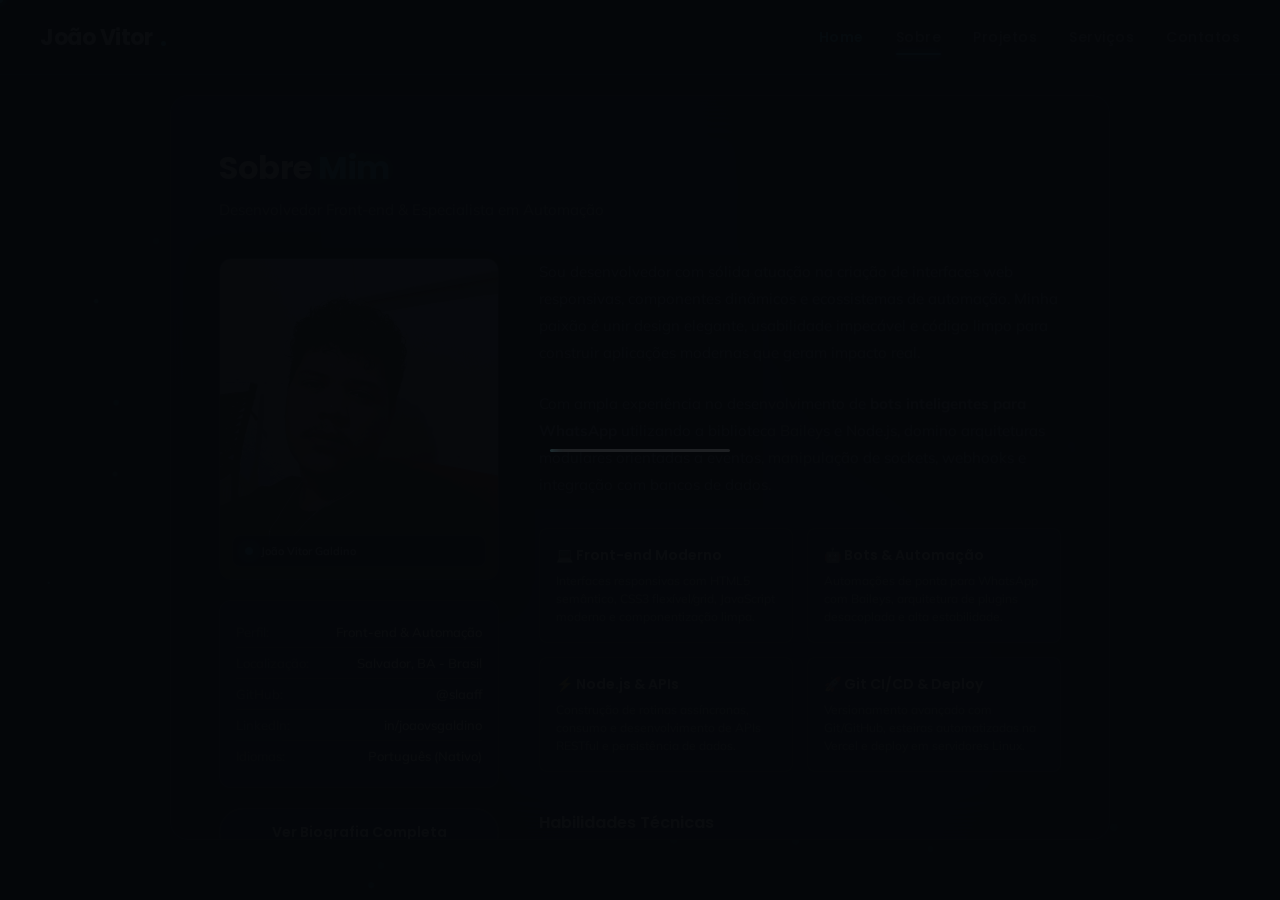
==== commit 08bbd607: "feat: redesign portfolio to Tokyo/Kura SPA inspired by Ian Pablo" ====
--- a/about.html
+++ b/about.html
@@ -1,183 +1,11 @@
 <!DOCTYPE html>
-<html lang="pt-br">
-
+<html lang="pt-BR">
 <head>
-    <meta charset="UTF-8">
-    <meta http-equiv="X-UA-Compatible" content="IE=edge">
-    <meta name="viewport" content="width=device-width, initial-scale=1.0">
-    <title>Sobre Mim | João Vitor S. Galdino</title>
-    <meta name="description" content="Conheça a trajetória e habilidades de João Vitor S. Galdino - Desenvolvedor Front-end especializado em React e JavaScript.">
-    
-    <!-- OpenGraph -->
-    <meta property="og:type" content="profile">
-    <meta property="og:title" content="Sobre Mim | João Vitor S. Galdino">
-    <meta property="og:description" content="Conheça mais sobre a experiência, objetivos e habilidades técnicas de João Vitor.">
-    <meta property="og:image" content="https://portifolio-rho-tan-10.vercel.app/assets/foto.jpg">
-    <meta property="og:url" content="https://portifolio-rho-tan-10.vercel.app/about.html">
-
-    <!-- Google Fonts -->
-    <link rel="preconnect" href="https://fonts.googleapis.com">
-    <link rel="preconnect" href="https://fonts.gstatic.com" crossorigin>
-    <link href="https://fonts.googleapis.com/css2?family=Plus+Jakarta+Sans:wght@300;400;500;600;700;800&family=Outfit:wght@500;600;700;800&display=swap" rel="stylesheet">
-    
-    <link rel="stylesheet" href="./styles/style.css">
+  <meta charset="UTF-8" />
+  <meta http-equiv="refresh" content="0; url=index.html#about" />
+  <title>Redirecionando para Sobre - João Vitor</title>
 </head>
-
-<body>
-    <!-- Iluminação ambiente de fundo -->
-    <div class="ambient-glow ambient-glow--top"></div>
-    <div class="ambient-glow ambient-glow--bottom"></div>
-
-    <!-- Cabeçalho -->
-    <header class="header">
-        <div class="header__container">
-            <a href="index.html" class="header__logo">
-                <span class="logo__text">JOÃO VITOR</span>
-                <span class="logo__dot"></span>
-            </a>
-            
-            <nav class="header__nav">
-                <a class="nav__link" href="index.html">Início</a>
-                <a class="nav__link nav__link--active" href="about.html">Sobre mim</a>
-                <a class="nav__link" href="index.html#projetos">Projetos</a>
-                <a class="nav__link" href="index.html#skills">Habilidades</a>
-                <a class="nav__link" href="index.html#contato">Contato</a>
-            </nav>
-
-            <a class="header__cta" href="https://www.linkedin.com/in/joaovsgaldino/" target="_blank" rel="noopener noreferrer">
-                <img src="./assets/linkedin.png" alt="LinkedIn" class="header__cta-icon">
-                <span>LinkedIn</span>
-                <svg width="14" height="14" viewBox="0 0 24 24" fill="none" stroke="currentColor" stroke-width="2"><path d="M7 17L17 7M17 7H7M17 7V17"/></svg>
-            </a>
-        </div>
-    </header>
-
-    <main class="page-about">
-        <div class="section__container">
-            <!-- Breadcrumb / Voltar -->
-            <div class="page-back">
-                <a href="index.html" class="back-link">
-                    <svg width="18" height="18" viewBox="0 0 24 24" fill="none" stroke="currentColor" stroke-width="2"><path d="M19 12H5M12 19l-7-7 7-7"/></svg>
-                    <span>Voltar ao início</span>
-                </a>
-            </div>
-
-            <!-- Header da Página -->
-            <div class="section__header" style="text-align: left; margin-bottom: 40px;">
-                <span class="section__kicker">PERFIL & TRAJETÓRIA</span>
-                <h1 class="section__title" style="font-size: 2.8rem;">Sobre Mim</h1>
-                <p class="section__subtitle" style="text-align: left; margin: 0;">Conheça minha dedicação, processo de desenvolvimento e objetivos profissionais.</p>
-                <div class="section__line" style="margin: 20px 0 0 0;"></div>
-            </div>
-
-            <!-- Conteúdo Principal -->
-            <div class="about__grid">
-                <div class="about__text-block">
-                    <p class="about__paragraph">
-                        Sou <strong>João Vitor S. Galdino</strong>, desenvolvedor focado no ecossistema <strong>Front-end moderno</strong>. Minha atuação combina paixão por tecnologia com a criação de interfaces digitais que solucionam problemas reais de maneira intuitiva e agradável.
-                    </p>
-                    
-                    <p class="about__paragraph">
-                        Tenho como especialidade o desenvolvimento com <strong>React.js, JavaScript (ES6+), HTML5 e CSS3</strong>. Busco sempre escrever código estruturado, semântico, acessível e com alta performance, garantindo que as aplicações sejam ágeis tanto no carregamento quanto na interação diária do usuário.
-                    </p>
-
-                    <p class="about__paragraph">
-                        Mantenho uma rotina consistente de aprimoramento técnico, explorando novas bibliotecas, consumo de APIs REST, práticas de componentização e otimização para ambientes de produção.
-                    </p>
-
-                    <div class="stats-grid">
-                        <div class="stat-card">
-                            <span class="stat-card__number">+2</span>
-                            <span class="stat-card__label">Anos de dedicação prática ao desenvolvimento web</span>
-                        </div>
-                        <div class="stat-card">
-                            <span class="stat-card__number">100%</span>
-                            <span class="stat-card__label">Foco em usabilidade, performance e código limpo</span>
-                        </div>
-                    </div>
-                </div>
-
-                <div class="about__pillars">
-                    <div class="pillar-card">
-                        <div class="pillar-card__icon">🎯</div>
-                        <div class="pillar-card__info">
-                            <h3>Foco no Usuário</h3>
-                            <p>Interfaces pensadas para facilitar a vida de quem as utiliza, com fluxos objetivos, navegação clara e acessibilidade.</p>
-                        </div>
-                    </div>
-
-                    <div class="pillar-card">
-                        <div class="pillar-card__icon">⚡</div>
-                        <div class="pillar-card__info">
-                            <h3>Performance & Responsividade</h3>
-                            <p>Aplicações leves, estruturadas sob o conceito Mobile-First, com perfeita adaptação a qualquer resolução de tela.</p>
-                        </div>
-                    </div>
-
-                    <div class="pillar-card">
-                        <div class="pillar-card__icon">🧩</div>
-                        <div class="pillar-card__info">
-                            <h3>Componentização Eficiente</h3>
-                            <p>Código modular e desacoplado em React e JavaScript, facilitando testes, manutenções e o crescimento do projeto.</p>
-                        </div>
-                    </div>
-                </div>
-            </div>
-
-            <!-- Card Oficial de Conexão LinkedIn -->
-            <div class="linkedin-box" style="margin-top: 60px;">
-                <div class="linkedin-box__glow"></div>
-                <div class="linkedin-box__inner">
-                    <div class="linkedin-box__avatar-col">
-                        <div class="linkedin-avatar-wrapper">
-                            <img src="./assets/foto.jpg" alt="João Vitor S. Galdino" class="linkedin-avatar-img">
-                            <div class="linkedin-status-badge">
-                                <svg width="12" height="12" viewBox="0 0 24 24" fill="currentColor"><path d="M9 16.17L4.83 12l-1.42 1.41L9 19 21 7l-1.41-1.41z"/></svg>
-                            </div>
-                        </div>
-                    </div>
-
-                    <div class="linkedin-box__info-col">
-                        <div class="linkedin-badge-tag">
-                            <img src="./assets/linkedin.png" alt="LinkedIn Logo" class="linkedin-mini-logo">
-                            <span>PERFIL PROFISSIONAL OFICIAL</span>
-                        </div>
-
-                        <h3 class="linkedin-box__name">João Vitor S. Galdino</h3>
-                        <p class="linkedin-box__headline">
-                            Desenvolvedor Front-end • Especialista em React, JavaScript, HTML5 & CSS3
-                        </p>
-                        <p class="linkedin-box__desc">
-                            Acompanhe minhas atualizações técnicas, publicações e conexões profissionais no LinkedIn. Aberto a conversas sobre oportunidades e novos projetos.
-                        </p>
-
-                        <div class="linkedin-box__actions">
-                            <a href="https://www.linkedin.com/in/joaovsgaldino/" target="_blank" rel="noopener noreferrer" class="btn btn--linkedin-primary">
-                                <img src="./assets/linkedin.png" alt="LinkedIn" class="btn__icon">
-                                <span>Conectar no LinkedIn</span>
-                                <svg width="16" height="16" viewBox="0 0 24 24" fill="none" stroke="currentColor" stroke-width="2.2"><path d="M7 17L17 7M17 7H7M17 7V17"/></svg>
-                            </a>
-                            <a href="index.html#projetos" class="btn btn--secondary">
-                                <span>Explorar Meus Projetos</span>
-                            </a>
-                        </div>
-                    </div>
-                </div>
-            </div>
-        </div>
-    </main>
-
-    <!-- Rodapé -->
-    <footer class="footer" style="margin-top: 80px;">
-        <div class="footer__container">
-            <p class="footer__copy">
-                &copy; 2026 João Vitor S. Galdino (@slaaff). Todos os direitos reservados.
-            </p>
-            <a href="index.html" class="footer__back-top" title="Voltar ao início">
-                <svg width="18" height="18" viewBox="0 0 24 24" fill="none" stroke="currentColor" stroke-width="2"><path d="M19 12H5M12 19l-7-7 7-7"/></svg>
-            </a>
-        </div>
-    </footer>
+<body style="background-color: #07090e; color: #fff; font-family: sans-serif; display: flex; align-items: center; justify-content: center; height: 100vh;">
+  <p>Redirecionando para a seção Sobre... <a href="index.html#about" style="color: #2fd3e9;">Clique aqui se não for redirecionado.</a></p>
 </body>
-
 </html>
